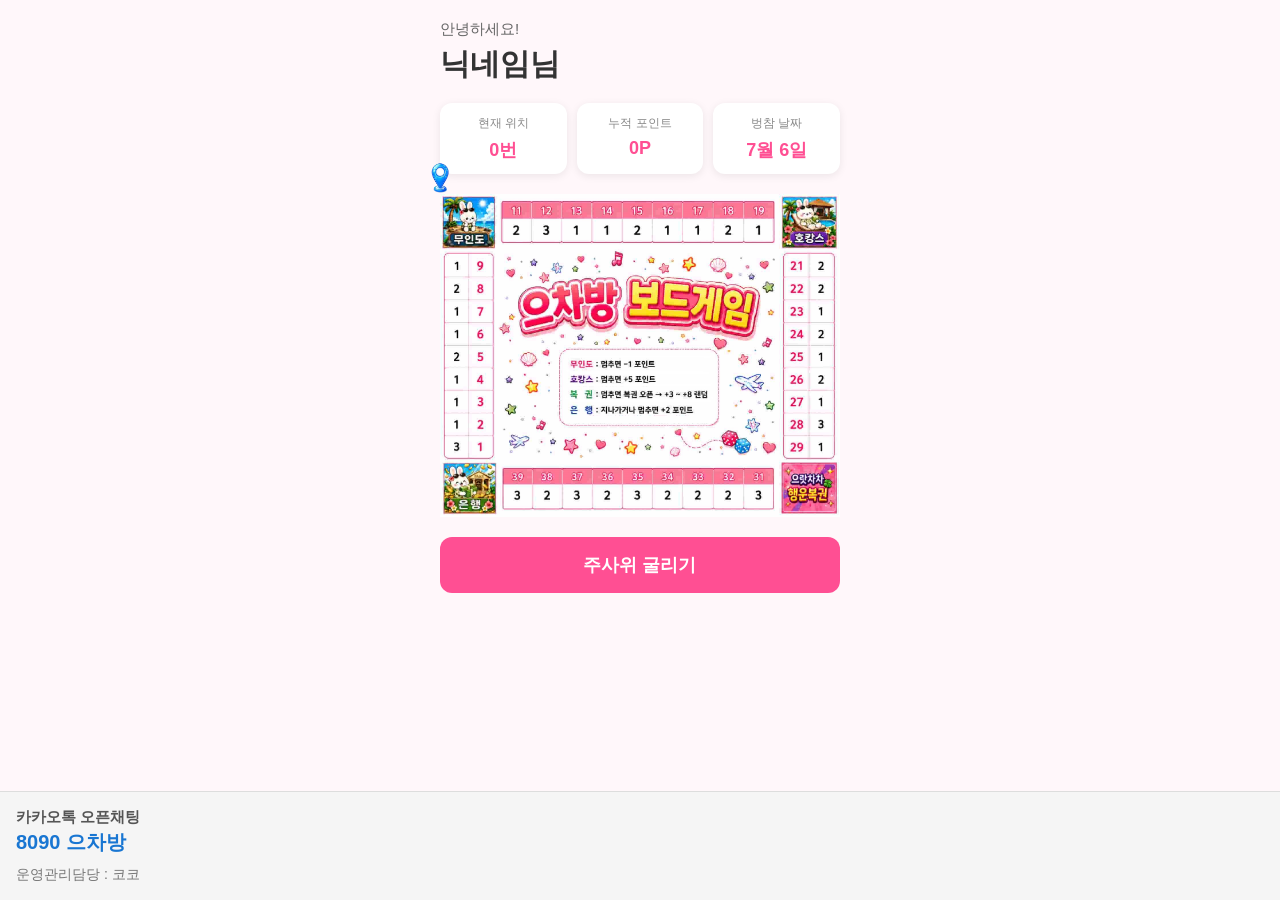
==== board/board.html @ 65001290 "Update board" ====
<!--board.html-->

<!DOCTYPE html>
<html lang="ko">

<head>

    <meta charset="UTF-8">

    <meta name="viewport"
        content="width=device-width, initial-scale=1.0">

    <title>으차방 보드게임</title>

    <link rel="stylesheet" href="board.css">
    <link rel="stylesheet" href="../dice/dice.css">
    <link rel="stylesheet" href="popup.css">

</head>
<body>

    <div class="container">

        <!-- 상단 정보 -->
        <div class="header">

            <p class="hello">
                안녕하세요!
            </p>

            <h2 id="nickname">
                닉네임님
            </h2>

            <div class="statusBox">

                <div class="statusItem">
                    <span class="statusTitle">
                        현재 위치
                    </span>

                    <strong id="position">
                        0번
                    </strong>
                </div>

                <div class="statusItem">
                    <span class="statusTitle">
                        누적 포인트
                    </span>

                    <strong id="totalPoint">
                        0P
                    </strong>
                </div>

                <div class="statusItem">
                    <span class="statusTitle">
                        벙참 날짜
                    </span>

                    <strong id="joinDate">
                        7월 6일
                    </strong>
                </div>

            </div>

        </div>

        <!-- 보드 -->
        <div class="boardBox">

            <img
                src="../images/board/board.jpg"
                id="boardImage"
                class="boardImage"
                alt="보드판">

            <img
                src="../images/board/marker.webp"
                id="playerPin"
                class="playerPin"
                alt="말">

        </div>

        <!-- 버튼 -->
        <button id="diceBtn">
            주사위 굴리기
        </button>

        <!-- 하단 안내 -->
        <div class="footerInfo">

            <div class="footerTitle">
                카카오톡 오픈채팅
            </div>

            <a
                href="https://open.kakao.com/o/g7b2DGti"
                target="_blank">
                8090 으차방
            </a>

            <div class="footerManager">
                운영관리담당 : 코코
            </div>

        </div>

    </div>

    <!-- 주사위 모달 -->
    <div id="diceModal" class="modal hidden">

        <div class="diceBox">

            <div class="scene">

                <div id="dice" class="cube">

                    <div class="face front">
                        <img src="../images/dice/dice1.png" alt="">
                    </div>

                    <div class="face back">
                        <img src="../images/dice/dice6.png" alt="">
                    </div>

                    <div class="face right">
                        <img src="../images/dice/dice3.png" alt="">
                    </div>

                    <div class="face left">
                        <img src="../images/dice/dice4.png" alt="">
                    </div>

                    <div class="face top">
                        <img src="../images/dice/dice5.png" alt="">
                    </div>

                    <div class="face bottom">
                        <img src="../images/dice/dice2.png" alt="">
                    </div>

                </div>

            </div>

            <p id="diceResult">
                주사위를 굴리는 중...
            </p>

        </div>

    </div>

    <!-- 이벤트 팝업 -->
    <div id="specialModal" class="specialModal hidden">

        <div class="specialBox">

            <img
                id="specialImage"
                src=""
                alt="특별칸">

            <p id="specialMessage"></p>

            <button id="specialCloseBtn">
                확인
            </button>

        </div>

    </div>

    <!-- 복권 팝업 -->
    <div id="lotteryModal" class="specialModal hidden">

        <div class="specialBox">

            <h2>으랏차차 행운복권</h2>

            <div
                id="lotteryNumber"
                style="
                    font-size:80px;
                    font-weight:bold;
                    color:#ff4f91;
                    margin:25px 0;
                ">
                ?
            </div>

            <p id="lotteryMessage">
                복권을 긁어보세요!
            </p>

            <button id="lotteryBtn">
                복권 긁기
            </button>

        </div>

    </div>

    <script type="module" src="board.js"></script>

</body>
---- board/board.css ----
/*board.cdd*/

@import url("https://cdn.jsdelivr.net/gh/orioncactus/pretendard/dist/web/static/pretendard.css");


/* 기본 설정 */
*{
    margin:0;
    padding:0;
    box-sizing:border-box;
    font-family: "Pretendard", sans-serif;
}

body{
    background:#FFF7FA;
}

.container{
    width:100%;
    max-width:430px;
    margin:0 auto;
    padding:20px 15px 130px;
}


/* 상단 */
.header{
    margin-bottom:20px;
}

.hello{
    font-size:15px;
    color:#666;
    margin-bottom:5px;
}

#nickname{
    font-size:30px;
    color:#333;
    margin-bottom:18px;
}

.statusBox{
    display:flex;
    gap:10px;
}

.statusItem{
    flex:1;
    background:#FFFFFF;
    border-radius:12px;
    padding:12px 8px;
    text-align:center;
    box-shadow:0 2px 8px rgba(0,0,0,.08);
}

.statusTitle{
    display:block;
    font-size:12px;
    color:#888;
    margin-bottom:6px;
}

.statusItem strong{
    display:block;
    font-size:18px;
    color:#FF4F93;
}


/* 보드 */
.boardBox{
    position:relative;
    width:100%;
    margin:20px 0;
}

.boardImage{
    width:100%;
    display:block;
}

.playerPin{
    position:absolute;
    width:34px;
    left:0;
    top:0;
    transform:translate(-50%,-80%);
    z-index:100;
    pointer-events:none;
}


/* 버튼 */
#diceBtn{
    width:100%;
    height:56px;
    border:none;
    border-radius:12px;
    background:#FF4F93;
    color:#FFFFFF;
    font-size:18px;
    font-weight:bold;
    cursor:pointer;
    transition:.2s;
}

#diceBtn:hover{
    background:#F23C86;
}


/* 10시간 제한 상태 */
#diceBtn.cooldown{
    background:#D9D9D9;
    color:#777777;
}

/* ===========================
   하단 안내
=========================== */

.footerInfo{
    position:fixed;
    left:0;
    bottom:0;

    width:100%;
    padding:16px;

    background:#F5F5F5;
    border-top:1px solid #DDD;

    text-align:left;
    z-index:999;
}

.footerTitle{
    margin-bottom:2px;
    font-size:15px;
    font-weight:bold;
    color:#555;
}

.footerInfo a{
    font-size:20px;
    font-weight:bold;
    color:#1976D2;
    text-decoration:none;
}

.footerInfo a:hover{
    text-decoration:underline;
}

.footerManager{
    margin-top:10px;
    font-size:14px;
    color:#777;
}
---- dice/dice.css ----
/*dice.css*/

/* 모달 */
.modal{
    position:fixed;
    inset:0;
    display:flex;
    justify-content:center;
    align-items:center;
    background:rgba(0,0,0,.45);
    z-index:9999;
}
.modal.hidden{
    display:none;
}


/* 팝업 */
.diceBox{
    width:340px;
    padding:30px;
    background:#FFF7FA;
    border-radius:18px;
    text-align:center;
    box-shadow:0 10px 30px rgba(0,0,0,.2);
    display:flex;
    flex-direction:column;
    align-items:center;
}

#diceResult{
    margin-top:20px;
    font-size:18px;
    font-weight:bold;
    color:#FF4F93;
}


/* 3D 공간 */
#scene{
    width:180px;
    height:180px;
    margin:0 auto;
    display:flex;
    justify-content:center;
    align-items:center;
    perspective:1000px;
}


/* 큐브 */
#dice{
    position:relative;
    width:100px;
    height:100px;
    margin:0 auto;
    transform-style:preserve-3d;
    transform-origin:center center;
    transition:transform .9s cubic-bezier(.2,.8,.2,1);
}


/* 면 */
#dice .face{
    position:absolute;
    width:100px;
    height:100px;
    overflow:hidden;
    border-radius:14px;
    backface-visibility:hidden;
    -webkit-backface-visibility:hidden;
}


/* 이미지 */
#dice img{
    width:100%;
    height:100%;
    display:block;
    object-fit:cover;
    user-select:none;
    pointer-events:none;
}


/* 각 면 위치 */
.front{transform:rotateY(0deg) translateZ(50px);}
.back{transform:rotateY(180deg) translateZ(50px);}
.right{transform:rotateY(90deg) translateZ(50px);}
.left{transform:rotateY(-90deg) translateZ(50px);}
.top{transform:rotateX(90deg) translateZ(50px);}
.bottom{transform:rotateX(-90deg) translateZ(50px);}
---- board/popup.css ----
/* popup.css

/* ===========================
   공통
=========================== */

/* 팝업 전체 화면(검은 배경) */
.specialModal {
    position: fixed;
    inset: 0;

    display: flex;
    justify-content: center;
    align-items: center;

    background: rgba(0, 0, 0, 0.45);
    z-index: 9999;
}

/* 팝업 숨김 */
.hidden {
    display: none;
}


/* ===========================
   팝업 박스
=========================== */

.specialBox {
    width: 340px;
    padding: 30px;
    background: #FFF7FA;
    border-radius: 18px;
    text-align: center;
    box-shadow: 0 10px 30px rgba(0, 0, 0, .2);
}


/* ===========================
   이벤트 팝업
=========================== */

/* 이벤트 이미지 */
#specialImage {
    width: 220px;
    height: auto;
    display: block;
    margin: 0 auto 20px;
}

/* 이벤트 설명 */
#specialMessage {
    font-size: 18px;
    font-weight: bold;
    color: #333;
    line-height: 1.6;
    margin-bottom: 25px;
}


/* ===========================
   복권 팝업
=========================== */

/* 복권 숫자 */
#lotteryNumber {
    font-size: 120px;
    font-weight: 900;
    color: #FF4F93;
    line-height: 1;
    margin: 30px 0;
}

/* 복권 결과 */
#lotteryMessage {
    font-size: 24px;
    font-weight: bold;
    color: #FF4F93;
    min-height: 0px;
    margin-bottom: 15px;
}

/* ===========================
   공통 버튼
=========================== */
#specialCloseBtn,
#lotteryBtn {
    width: 100%;
    height: 56px;
    border: none;
    border-radius: 12px;
    background: #FF4F93;
    color: #FFFFFF;
    font-size: 18px;
    font-weight: bold;
    cursor: pointer;
    transition: .2s;
}

#specialCloseBtn:hover,
#lotteryBtn:hover {
    background: #F23C86;
}

#specialCloseBtn:disabled,
#lotteryBtn:disabled {
    opacity: .5;
    cursor: not-allowed;
}
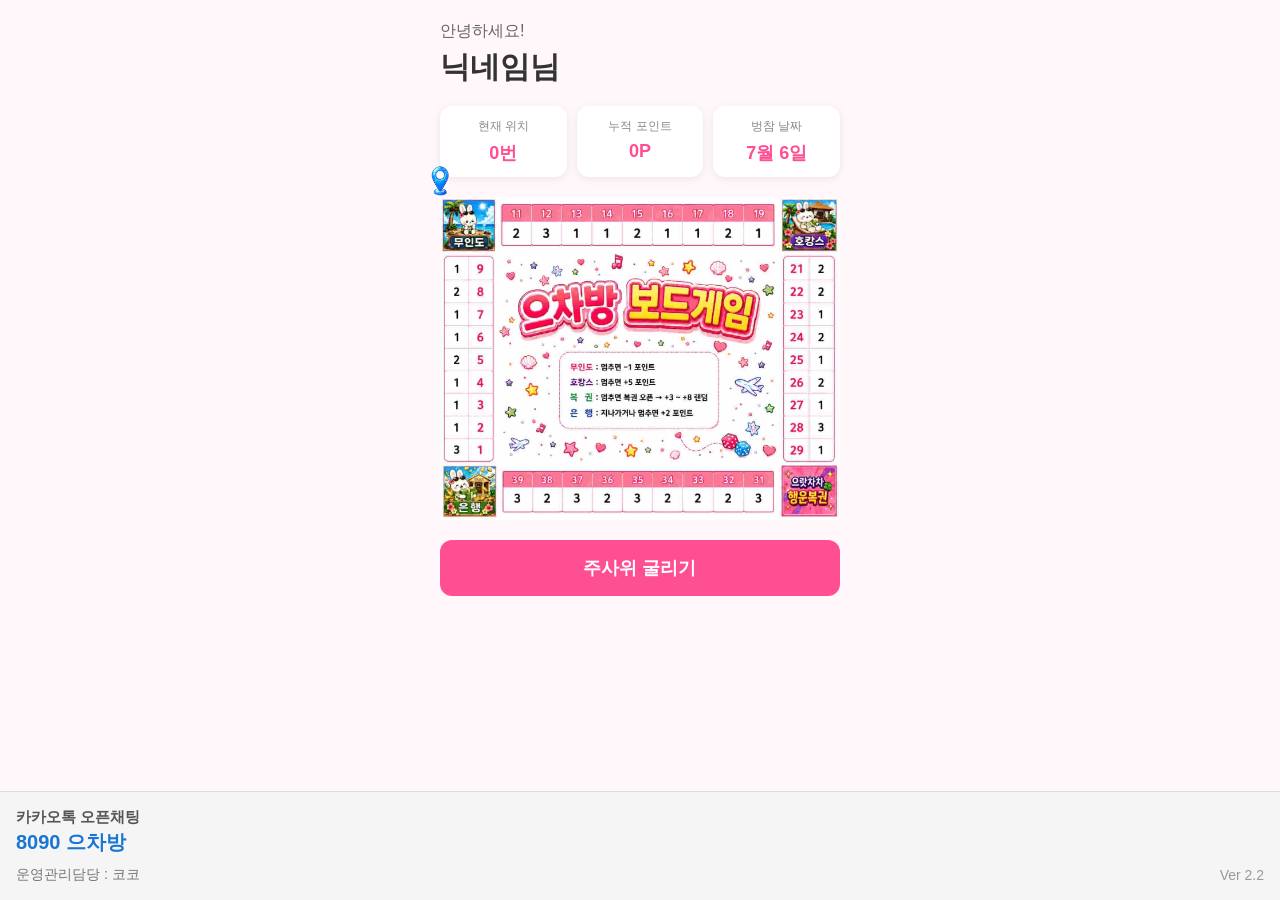
==== commit f4fbe65a: "Update" ====
--- a/board/board.html
+++ b/board/board.html
@@ -104,7 +104,8 @@
             </a>
 
             <div class="footerManager">
-                운영관리담당 : 코코
+                <span>운영관리담당 : 코코</span>
+                <span class="version">Ver 2.2</span>
             </div>
 
         </div>
--- a/board/board.css
+++ b/board/board.css
@@ -29,7 +29,7 @@
 }
 
 .hello{
-    font-size:15px;
+    font-size:16.4px;
     color:#666;
     margin-bottom:5px;
 }
@@ -155,6 +155,16 @@
 
 .footerManager{
     margin-top:10px;
+
+    display:flex;
+    justify-content:space-between;
+    align-items:center;
+
     font-size:14px;
     color:#777;
+}
+
+.version{
+    font-size:14px;
+    color:#999;
 }
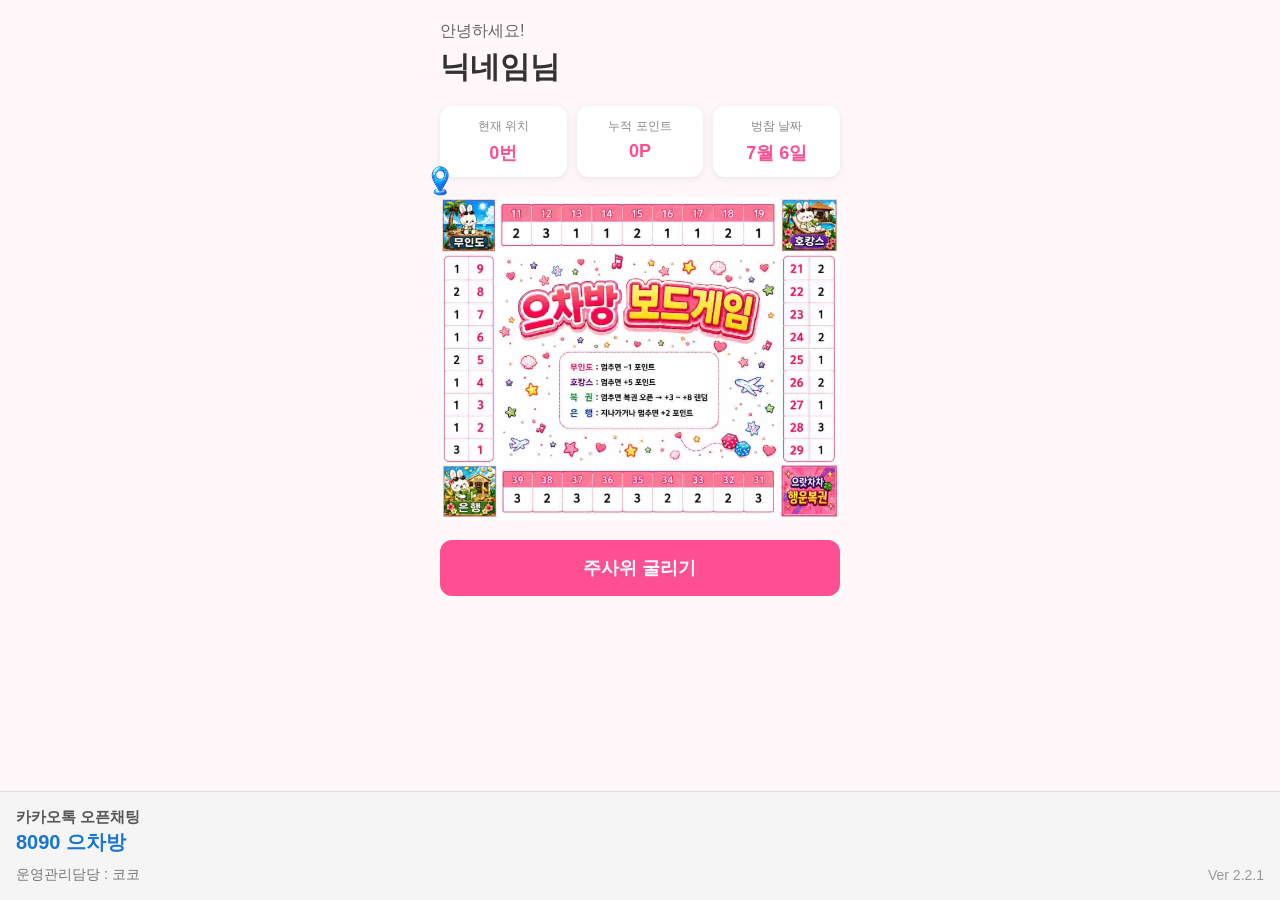
==== commit 90628bec: "Ver 2.2.1" ====
--- a/board/board.html
+++ b/board/board.html
@@ -105,7 +105,7 @@
 
             <div class="footerManager">
                 <span>운영관리담당 : 코코</span>
-                <span class="version">Ver 2.2</span>
+                <span class="version">Ver 2.2.1</span>
             </div>
 
         </div>
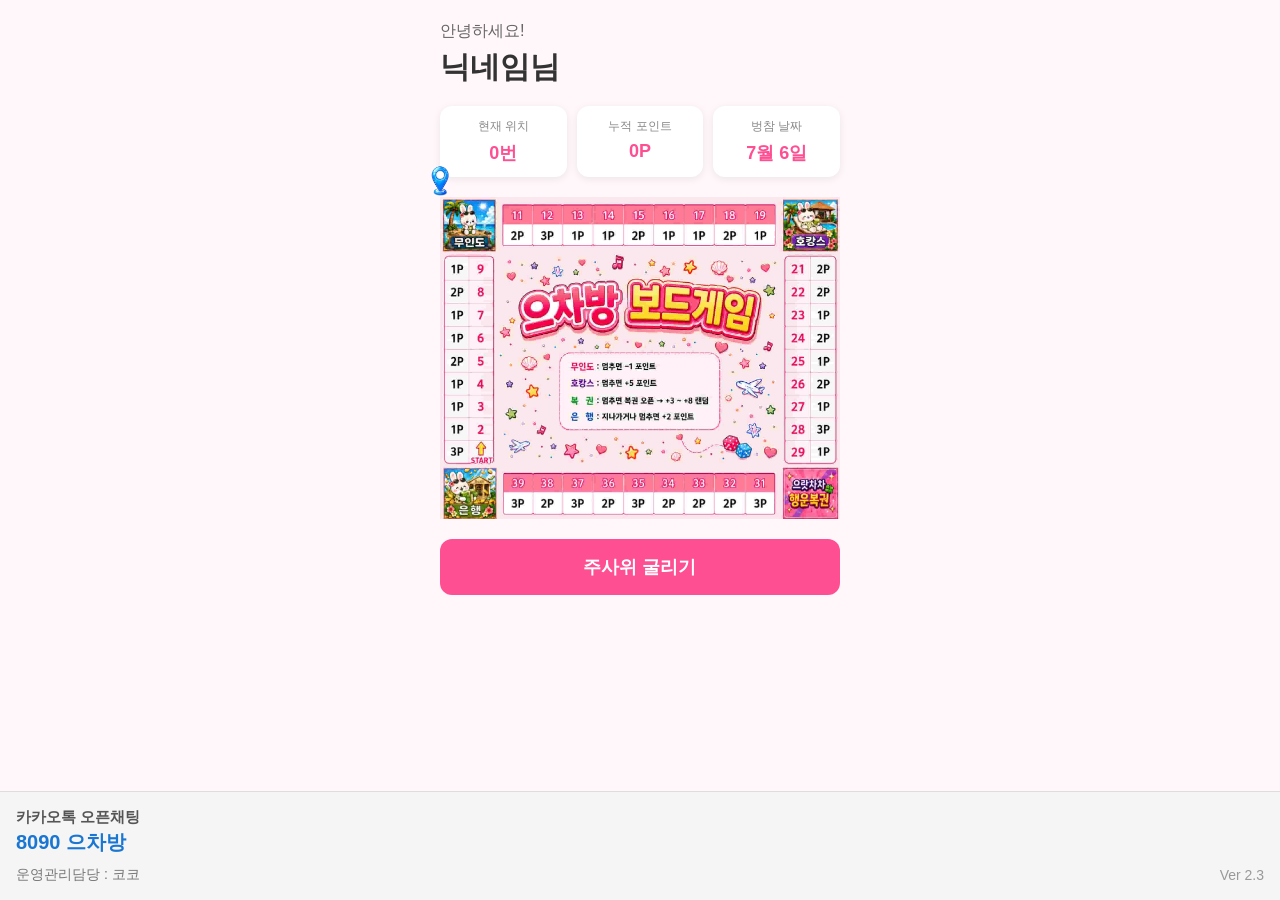
==== commit 7b47b6ef: "Ver 2.3" ====
--- a/board/board.html
+++ b/board/board.html
@@ -105,7 +105,7 @@
 
             <div class="footerManager">
                 <span>운영관리담당 : 코코</span>
-                <span class="version">Ver 2.2.1</span>
+                <span class="version">Ver 2.3</span>
             </div>
 
         </div>
@@ -207,6 +207,21 @@
 
     </div>
 
+    <!-- 시간 경고 팝업 -->
+    <div id="alertModal" class="alertModal hidden">
+
+        <div class="alertBox">
+
+            <p id="alertMessage"></p>
+
+            <button id="alertCloseBtn">
+                확인
+            </button>
+
+        </div>
+
+    </div>
+
     <script type="module" src="board.js"></script>
 
 </body>
--- a/board/popup.css
+++ b/board/popup.css
@@ -1,25 +1,26 @@
-/* popup.css
+/* popup.css */
 
 /* ===========================
    공통
 =========================== */
 
-/* 팝업 전체 화면(검은 배경) */
-.specialModal {
-    position: fixed;
-    inset: 0;
+/* 팝업 전체 화면 */
+.specialModal,
+.alertModal{
+    position:fixed;
+    inset:0;
 
-    display: flex;
-    justify-content: center;
-    align-items: center;
+    display:flex;
+    justify-content:center;
+    align-items:center;
 
-    background: rgba(0, 0, 0, 0.45);
-    z-index: 9999;
+    background:rgba(0,0,0,.45);
+    z-index:9999;
 }
 
-/* 팝업 숨김 */
-.hidden {
-    display: none;
+/* 숨김 */
+.hidden{
+    display:none;
 }
 
 
@@ -27,13 +28,16 @@
    팝업 박스
 =========================== */
 
-.specialBox {
-    width: 340px;
-    padding: 30px;
-    background: #FFF7FA;
-    border-radius: 18px;
-    text-align: center;
-    box-shadow: 0 10px 30px rgba(0, 0, 0, .2);
+.specialBox,
+.alertBox{
+    width:340px;
+    padding:30px;
+
+    background:#FFF7FA;
+    border-radius:18px;
+
+    text-align:center;
+    box-shadow:0 10px 30px rgba(0,0,0,.2);
 }
 
 
@@ -42,20 +46,20 @@
 =========================== */
 
 /* 이벤트 이미지 */
-#specialImage {
-    width: 220px;
-    height: auto;
-    display: block;
-    margin: 0 auto 20px;
+#specialImage{
+    width:220px;
+    height:auto;
+    display:block;
+    margin:0 auto 20px;
 }
 
 /* 이벤트 설명 */
-#specialMessage {
-    font-size: 18px;
-    font-weight: bold;
-    color: #333;
-    line-height: 1.6;
-    margin-bottom: 25px;
+#specialMessage{
+    font-size:18px;
+    font-weight:bold;
+    color:#333;
+    line-height:1.6;
+    margin-bottom:25px;
 }
 
 
@@ -63,48 +67,78 @@
    복권 팝업
 =========================== */
 
+.specialBox h2{
+    font-size:28px;
+    color:#FF4F93;
+    margin-bottom:10px;
+}
+
 /* 복권 숫자 */
-#lotteryNumber {
-    font-size: 120px;
-    font-weight: 900;
-    color: #FF4F93;
-    line-height: 1;
-    margin: 30px 0;
+#lotteryNumber{
+    font-size:120px;
+    font-weight:900;
+    color:#FF4F93;
+    line-height:1;
+    margin:30px 0;
 }
 
 /* 복권 결과 */
-#lotteryMessage {
-    font-size: 24px;
-    font-weight: bold;
-    color: #FF4F93;
-    min-height: 0px;
-    margin-bottom: 15px;
+#lotteryMessage{
+    font-size:24px;
+    font-weight:bold;
+    color:#FF4F93;
+    min-height:30px;
+    margin-bottom:20px;
 }
+
+
+/* ===========================
+   시간 제한 팝업
+=========================== */
+
+#alertMessage{
+    font-size:16px;
+    font-weight:300;
+    color:#333;
+    line-height:1.6;
+    white-space:pre-line;
+    word-break:keep-all;
+    margin-bottom:25px;
+}
+
 
 /* ===========================
    공통 버튼
 =========================== */
+
 #specialCloseBtn,
-#lotteryBtn {
-    width: 100%;
-    height: 56px;
-    border: none;
-    border-radius: 12px;
-    background: #FF4F93;
-    color: #FFFFFF;
-    font-size: 18px;
-    font-weight: bold;
-    cursor: pointer;
-    transition: .2s;
+#lotteryBtn,
+#alertCloseBtn{
+    width:100%;
+    height:56px;
+
+    border:none;
+    border-radius:12px;
+
+    background:#FF4F93;
+    color:#FFFFFF;
+
+    font-size:18px;
+    font-weight:bold;
+
+    cursor:pointer;
+    transition:.2s;
 }
 
 #specialCloseBtn:hover,
-#lotteryBtn:hover {
-    background: #F23C86;
+#lotteryBtn:hover,
+#alertCloseBtn:hover{
+    background:#F23C86;
 }
 
 #specialCloseBtn:disabled,
-#lotteryBtn:disabled {
-    opacity: .5;
-    cursor: not-allowed;
+#lotteryBtn:disabled,
+#alertCloseBtn:disabled{
+    opacity:.5;
+    cursor:not-allowed;
 }
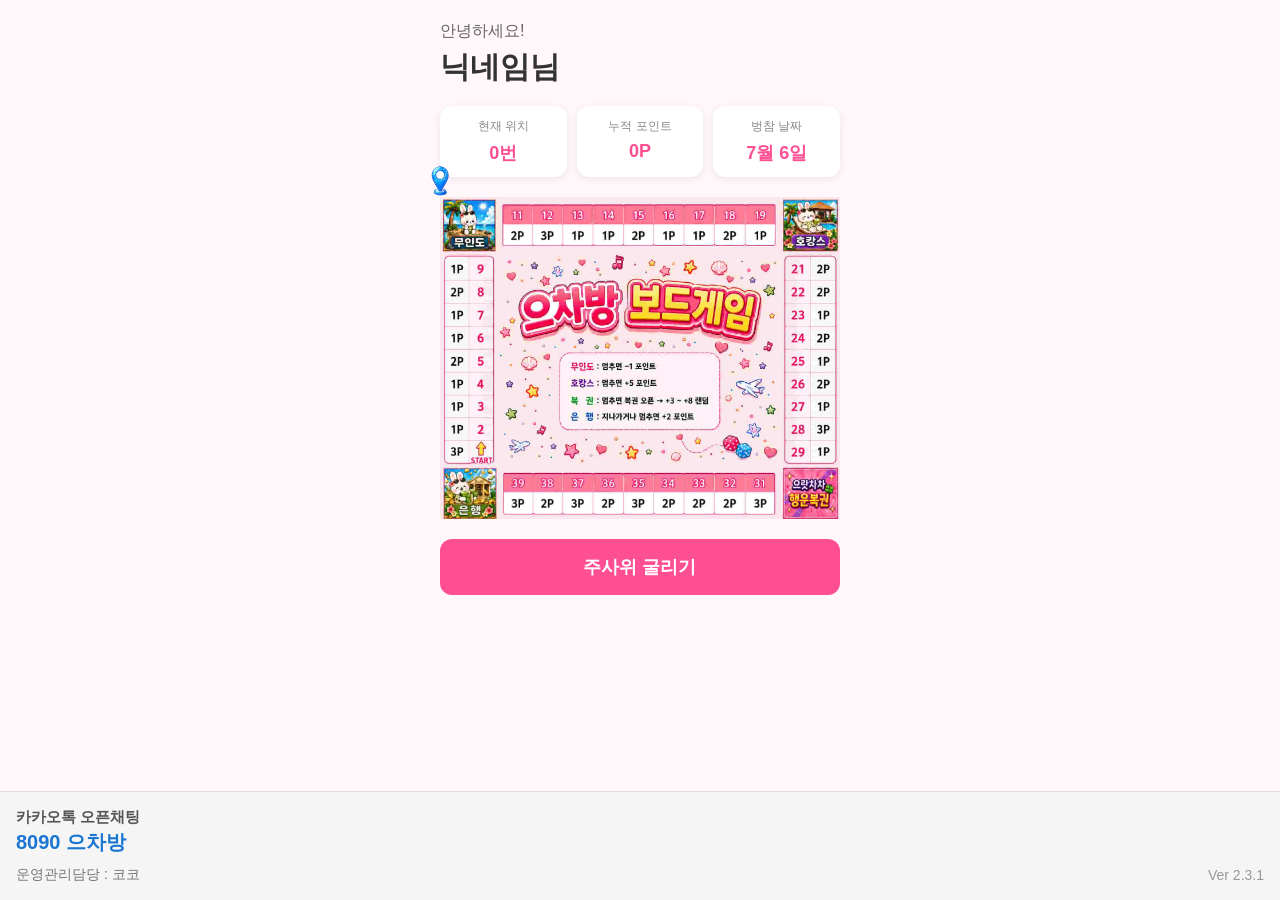
==== commit 9c5197c1: "Ver 2.3.1" ====
--- a/board/board.html
+++ b/board/board.html
@@ -105,7 +105,7 @@
 
             <div class="footerManager">
                 <span>운영관리담당 : 코코</span>
-                <span class="version">Ver 2.3</span>
+                <span class="version">Ver 2.3.1</span>
             </div>
 
         </div>
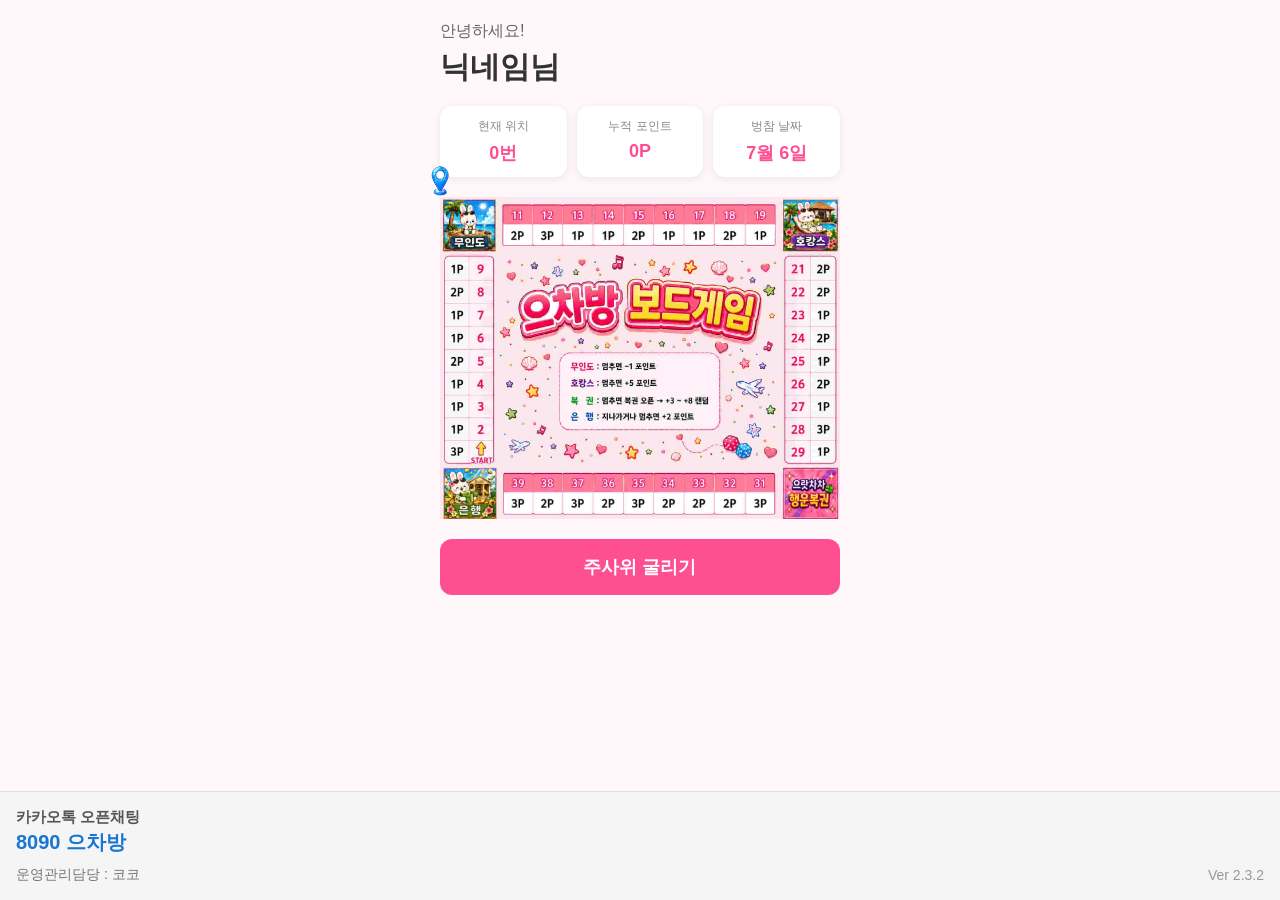
==== commit 568440ab: "Ver 2.3.2" ====
--- a/board/board.html
+++ b/board/board.html
@@ -105,7 +105,7 @@
 
             <div class="footerManager">
                 <span>운영관리담당 : 코코</span>
-                <span class="version">Ver 2.3.1</span>
+                <span class="version">Ver 2.3.2</span>
             </div>
 
         </div>
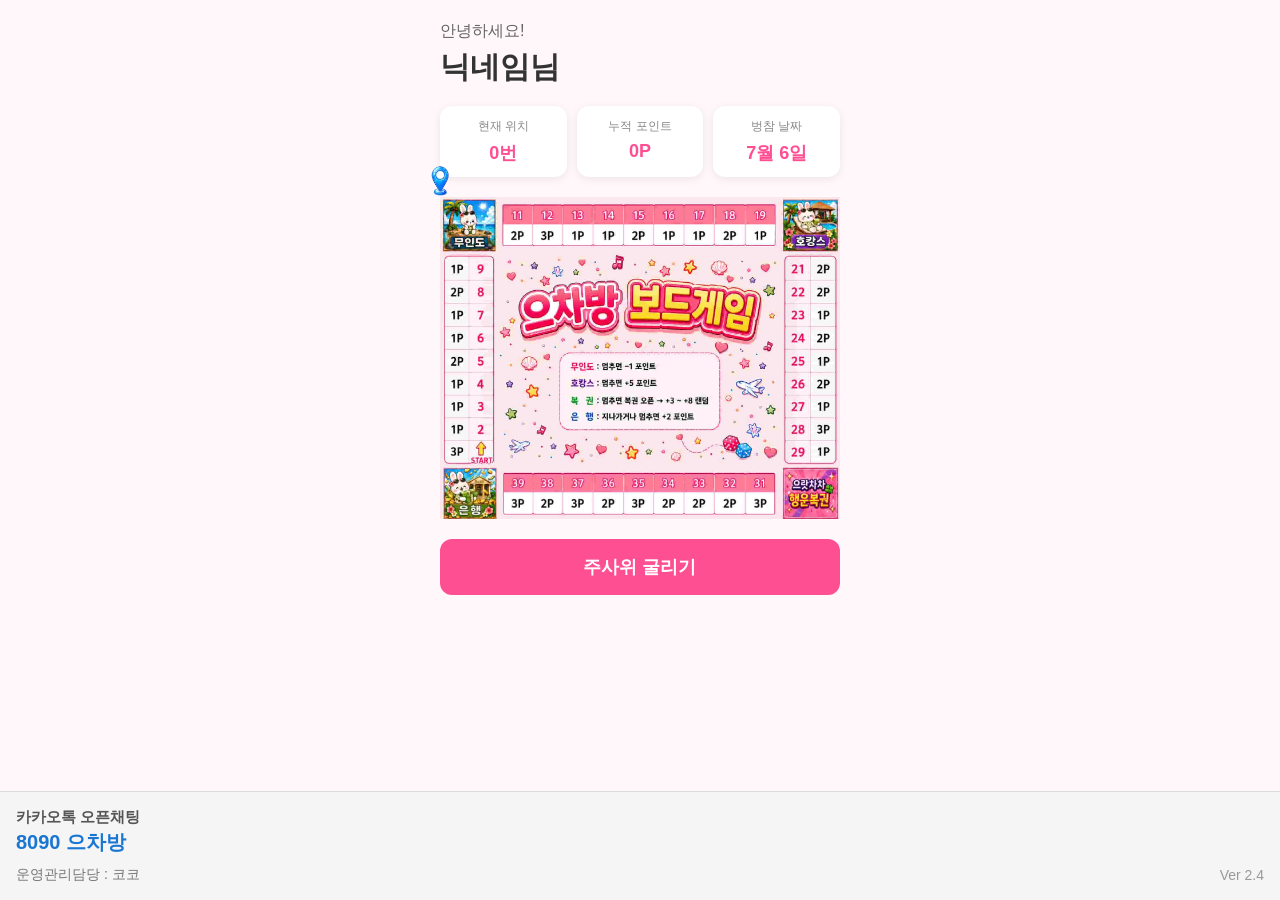
==== commit 66180b5a: "Ver 2.4" ====
--- a/board/board.html
+++ b/board/board.html
@@ -105,7 +105,7 @@
 
             <div class="footerManager">
                 <span>운영관리담당 : 코코</span>
-                <span class="version">Ver 2.3.2</span>
+                <span class="version">Ver 2.4</span>
             </div>
 
         </div>
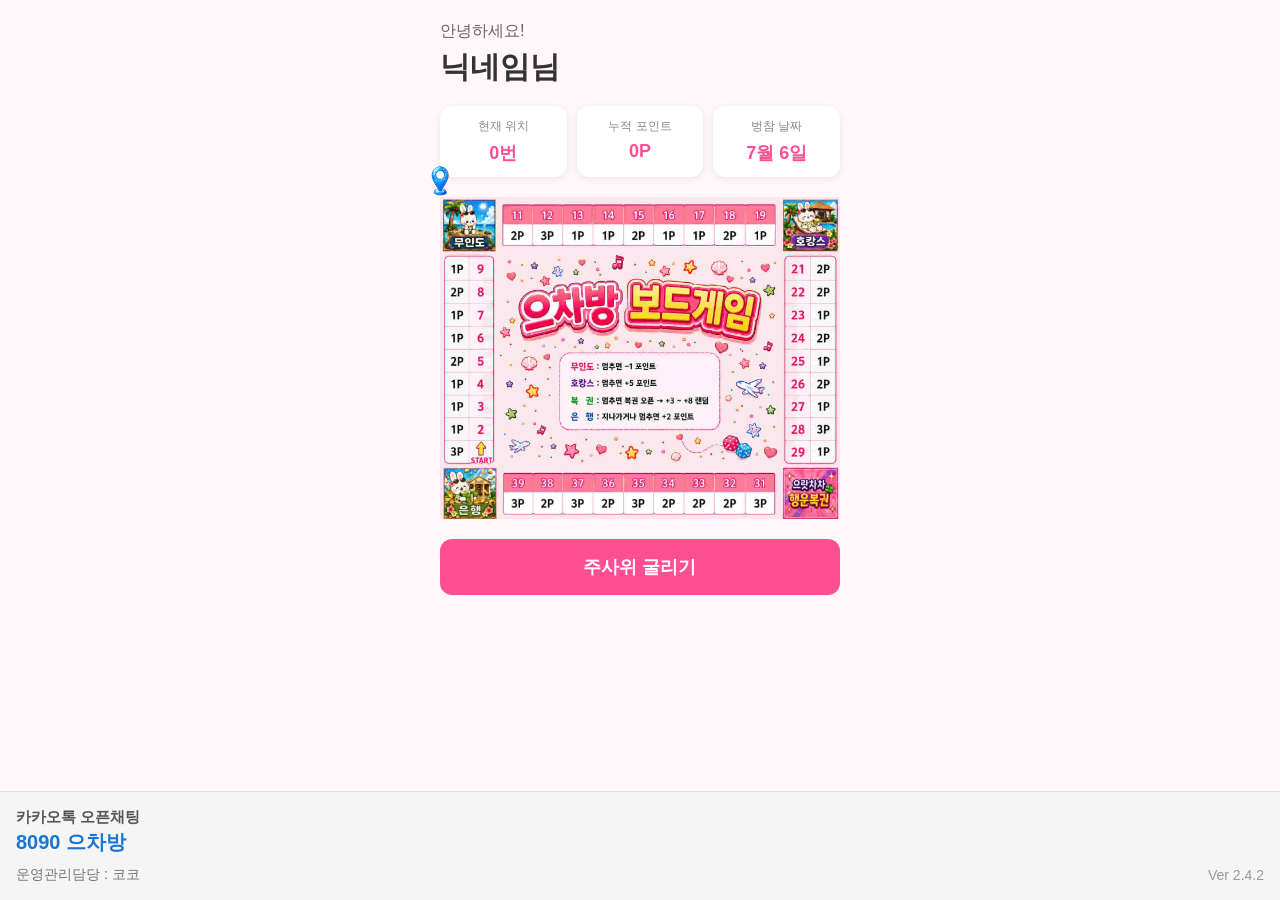
==== commit ab40033a: "Ver 2.4.2" ====
--- a/board/board.html
+++ b/board/board.html
@@ -105,7 +105,7 @@
 
             <div class="footerManager">
                 <span>운영관리담당 : 코코</span>
-                <span class="version">Ver 2.4</span>
+                <span class="version">Ver 2.4.2</span>
             </div>
 
         </div>
